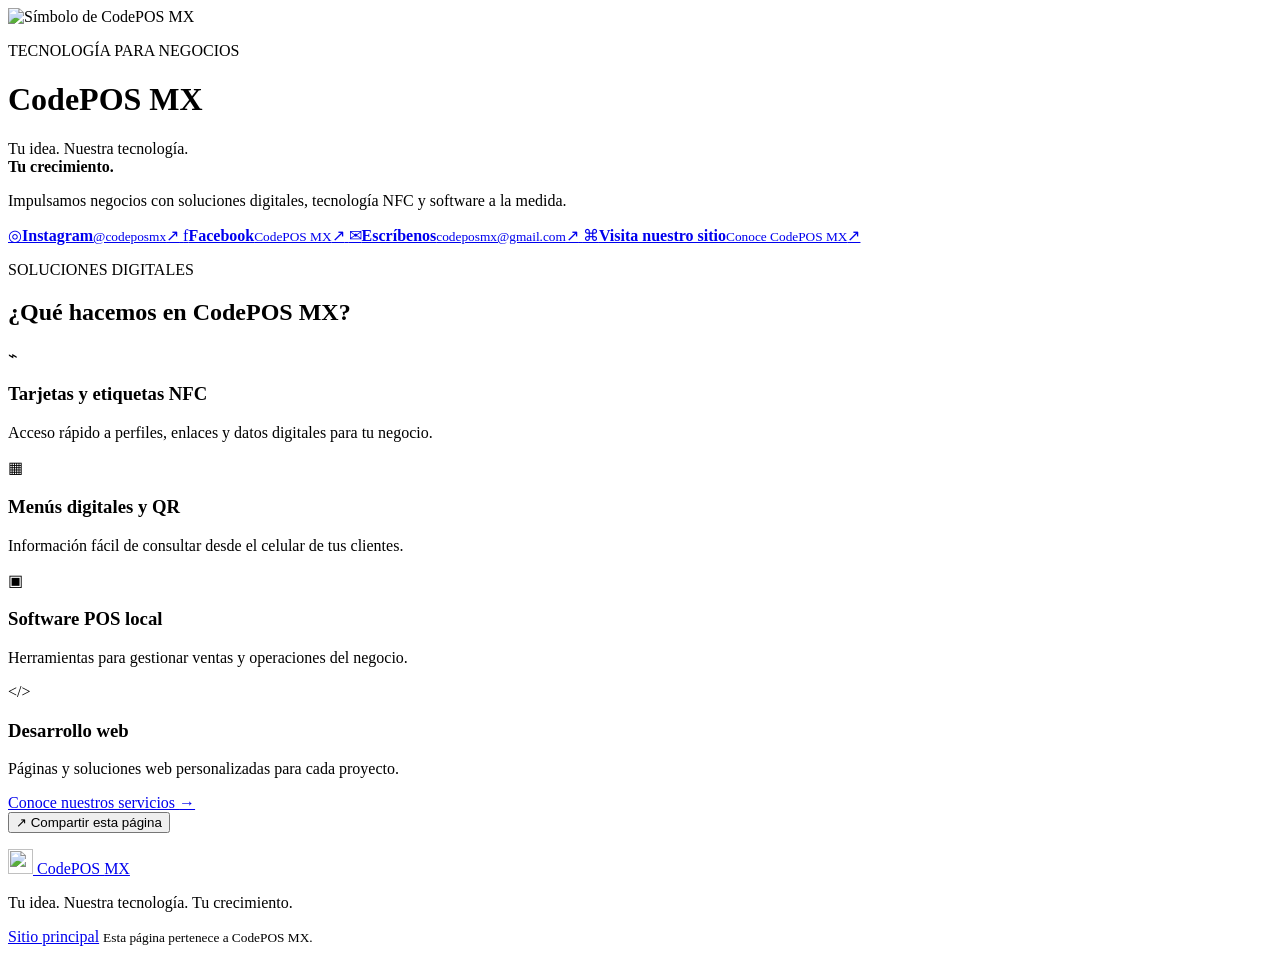
==== link.html @ a5ccda1b "Add link.html" ====
<!doctype html>
<html lang="es">
<head>
  <meta charset="utf-8">
  <meta name="viewport" content="width=device-width, initial-scale=1">
  <meta name="theme-color" content="#07111f">
  <meta name="description" content="Conoce CodePOS MX: tecnología NFC, menús digitales, software POS y desarrollo web para impulsar tu negocio.">
  <meta property="og:type" content="website">
  <meta property="og:title" content="CodePOS MX | Conecta con nosotros">
  <meta property="og:description" content="Tu idea. Nuestra tecnología. Tu crecimiento.">
  <meta property="og:url" content="https://altamirano-code.github.io/CodePOSMX-page/link.html">
  <meta property="og:image" content="https://altamirano-code.github.io/CodePOSMX-page/public/POS.jpg">
  <link rel="icon" type="image/svg+xml" href="public/favicon.svg">
  <link rel="stylesheet" href="link.css">
  <title>CodePOS MX | Conecta con nosotros</title>
</head>
<body>
  <main class="page-shell">
    <header class="profile">
      <img class="logo" src="public/favicon.svg" alt="Símbolo de CodePOS MX" width="72" height="72">
      <p class="eyebrow">TECNOLOGÍA PARA NEGOCIOS</p>
      <h1>CodePOS <span>MX</span></h1>
      <p class="tagline">Tu idea. Nuestra tecnología.<br><strong>Tu crecimiento.</strong></p>
      <p class="intro">Impulsamos negocios con soluciones digitales, tecnología NFC y software a la medida.</p>
    </header>

    <nav class="links" aria-label="Enlaces de CodePOS MX">
      <a class="link-card" href="https://www.instagram.com/codeposmx/" target="_blank" rel="noopener noreferrer">
        <span class="link-icon instagram" aria-hidden="true">◎</span><span><strong>Instagram</strong><small>@codeposmx</small></span><span class="arrow" aria-hidden="true">↗</span>
      </a>
      <a class="link-card" href="https://www.facebook.com/profile.php?id=61595543454633" target="_blank" rel="noopener noreferrer">
        <span class="link-icon facebook" aria-hidden="true">f</span><span><strong>Facebook</strong><small>CodePOS MX</small></span><span class="arrow" aria-hidden="true">↗</span>
      </a>
      <a class="link-card" href="mailto:codeposmx@gmail.com">
        <span class="link-icon mail" aria-hidden="true">✉</span><span><strong>Escríbenos</strong><small>codeposmx@gmail.com</small></span><span class="arrow" aria-hidden="true">↗</span>
      </a>
      <a class="link-card link-primary" href="https://altamirano-code.github.io/CodePOSMX-page/" target="_blank" rel="noopener noreferrer">
        <span class="link-icon web" aria-hidden="true">⌘</span><span><strong>Visita nuestro sitio</strong><small>Conoce CodePOS MX</small></span><span class="arrow" aria-hidden="true">↗</span>
      </a>
    </nav>

    <section class="services" aria-labelledby="services-title">
      <div class="section-heading"><p class="eyebrow">SOLUCIONES DIGITALES</p><h2 id="services-title">¿Qué hacemos en CodePOS MX?</h2></div>
      <div class="service-grid">
        <article class="service"><span aria-hidden="true">⌁</span><h3>Tarjetas y etiquetas NFC</h3><p>Acceso rápido a perfiles, enlaces y datos digitales para tu negocio.</p></article>
        <article class="service"><span aria-hidden="true">▦</span><h3>Menús digitales y QR</h3><p>Información fácil de consultar desde el celular de tus clientes.</p></article>
        <article class="service"><span aria-hidden="true">▣</span><h3>Software POS local</h3><p>Herramientas para gestionar ventas y operaciones del negocio.</p></article>
        <article class="service"><span aria-hidden="true">&lt;/&gt;</span><h3>Desarrollo web</h3><p>Páginas y soluciones web personalizadas para cada proyecto.</p></article>
      </div>
      <a class="catalog-link" href="catalogo.html">Conoce nuestros servicios <span aria-hidden="true">→</span></a>
    </section>

    <button class="share-button" id="shareButton" type="button"><span aria-hidden="true">↗</span> Compartir esta página</button>
    <p class="share-status" id="shareStatus" role="status" aria-live="polite"></p>

    <footer class="footer">
      <a href="index.html" class="footer-brand"><img src="public/favicon.svg" alt="" width="25" height="25"> CodePOS <span>MX</span></a>
      <p>Tu idea. Nuestra tecnología. Tu crecimiento.</p>
      <a href="https://altamirano-code.github.io/CodePOSMX-page/" target="_blank" rel="noopener noreferrer">Sitio principal</a>
      <small>Esta página pertenece a CodePOS MX.</small>
    </footer>
  </main>
  <script src="link.js" defer></script>
</body>
</html>
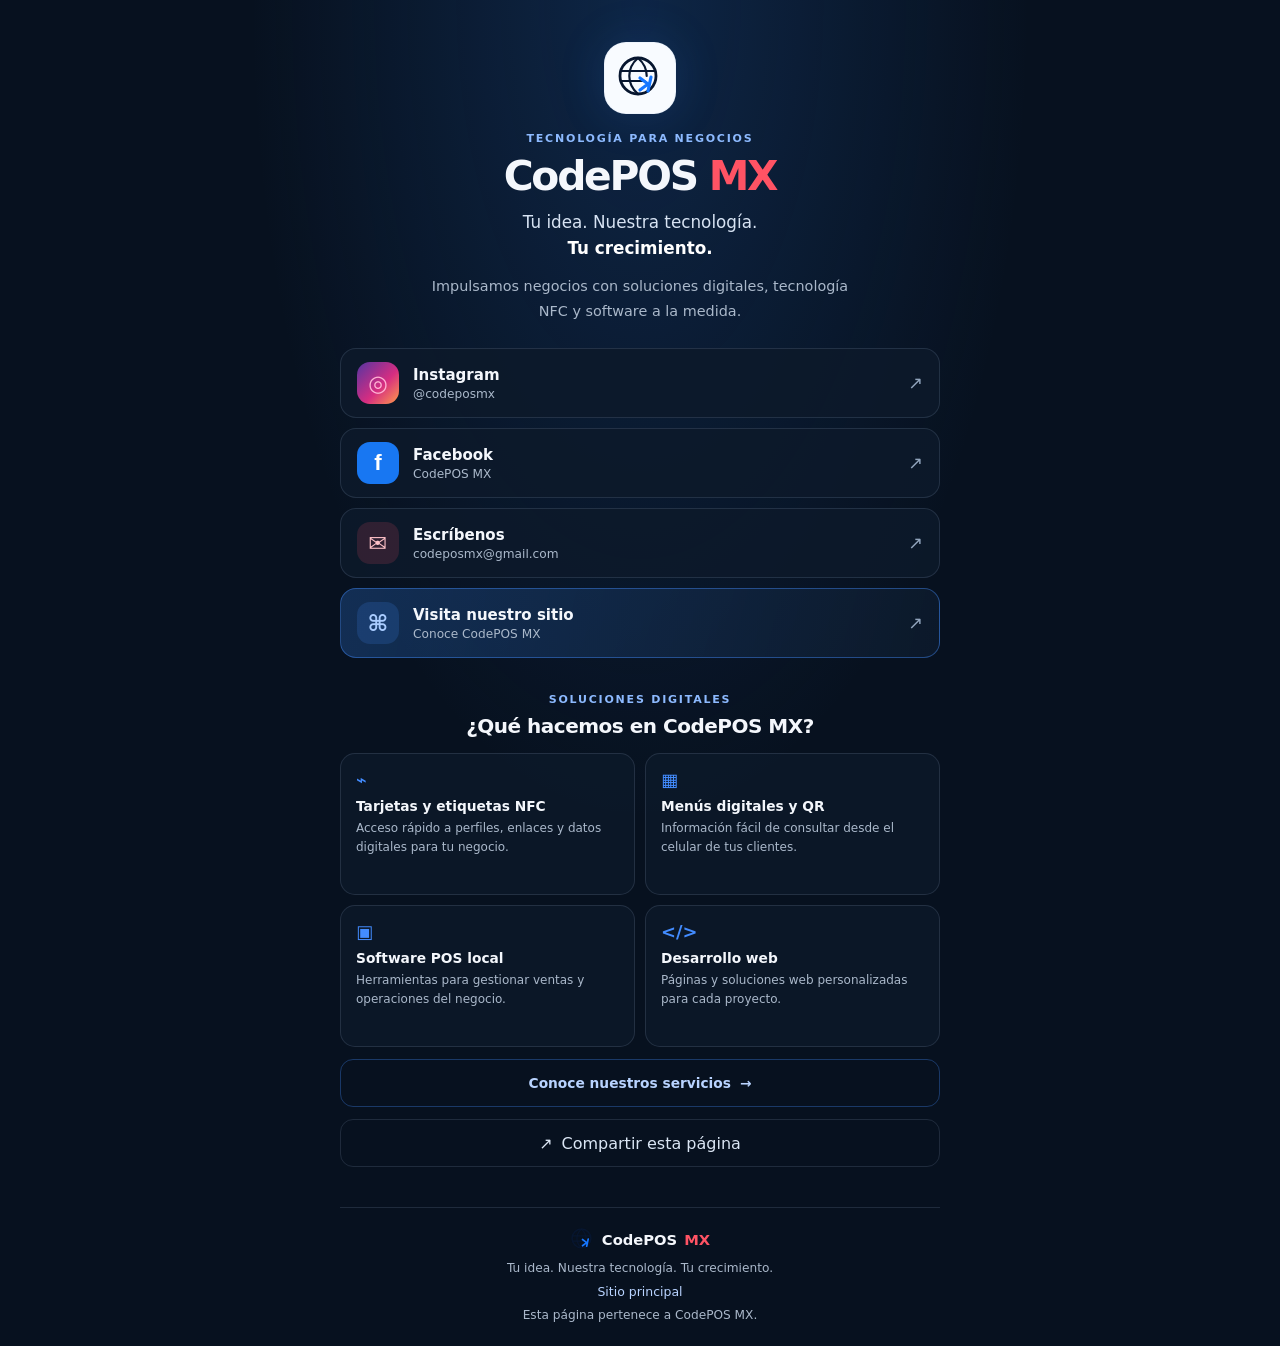
==== commit f5df82a3: "Fix links for standalone GitHub Pages site" ====
--- a/link.html
+++ b/link.html
@@ -8,7 +8,7 @@
   <meta property="og:type" content="website">
   <meta property="og:title" content="CodePOS MX | Conecta con nosotros">
   <meta property="og:description" content="Tu idea. Nuestra tecnología. Tu crecimiento.">
-  <meta property="og:url" content="https://altamirano-code.github.io/CodePOSMX-page/link.html">
+  <meta property="og:url" content="https://chemazu22.github.io/CodePOSMX-link-nfc/link.html">
   <meta property="og:image" content="https://altamirano-code.github.io/CodePOSMX-page/public/POS.jpg">
   <link rel="icon" type="image/svg+xml" href="public/favicon.svg">
   <link rel="stylesheet" href="link.css">
@@ -47,14 +47,14 @@
         <article class="service"><span aria-hidden="true">▣</span><h3>Software POS local</h3><p>Herramientas para gestionar ventas y operaciones del negocio.</p></article>
         <article class="service"><span aria-hidden="true">&lt;/&gt;</span><h3>Desarrollo web</h3><p>Páginas y soluciones web personalizadas para cada proyecto.</p></article>
       </div>
-      <a class="catalog-link" href="catalogo.html">Conoce nuestros servicios <span aria-hidden="true">→</span></a>
+      <a class="catalog-link" href="https://altamirano-code.github.io/CodePOSMX-page/catalogo.html" target="_blank" rel="noopener noreferrer">Conoce nuestros servicios <span aria-hidden="true">→</span></a>
     </section>
 
     <button class="share-button" id="shareButton" type="button"><span aria-hidden="true">↗</span> Compartir esta página</button>
     <p class="share-status" id="shareStatus" role="status" aria-live="polite"></p>
 
     <footer class="footer">
-      <a href="index.html" class="footer-brand"><img src="public/favicon.svg" alt="" width="25" height="25"> CodePOS <span>MX</span></a>
+      <a href="https://altamirano-code.github.io/CodePOSMX-page/" class="footer-brand" target="_blank" rel="noopener noreferrer"><img src="public/favicon.svg" alt="" width="25" height="25"> CodePOS <span>MX</span></a>
       <p>Tu idea. Nuestra tecnología. Tu crecimiento.</p>
       <a href="https://altamirano-code.github.io/CodePOSMX-page/" target="_blank" rel="noopener noreferrer">Sitio principal</a>
       <small>Esta página pertenece a CodePOS MX.</small>
--- a/link.css
+++ b/link.css
@@ -0,0 +1,62 @@
+:root {
+  color-scheme: dark;
+  --bg: #07111f;
+  --surface: #0d1a2b;
+  --surface-hover: #12243a;
+  --line: rgba(173, 197, 230, .14);
+  --text: #f4f7fc;
+  --muted: #aab8ca;
+  --blue: #438cff;
+  --red: #ff5364;
+}
+* { box-sizing: border-box; }
+html { min-width: 320px; background: var(--bg); }
+body {
+  margin: 0; min-height: 100vh; color: var(--text);
+  font-family: Inter, ui-sans-serif, system-ui, -apple-system, BlinkMacSystemFont, "Segoe UI", sans-serif;
+  background: radial-gradient(ellipse at 50% 0%, rgba(31, 91, 171, .28), transparent 43%), var(--bg);
+}
+a { color: inherit; text-decoration: none; }
+button { font: inherit; }
+.page-shell { width: min(100% - 32px, 600px); margin: 0 auto; padding: 42px 0 24px; }
+.profile { text-align: center; }
+.logo { display: block; width: 72px; height: 72px; margin: 0 auto 18px; padding: 11px; border: 1px solid var(--line); border-radius: 22px; background: #f8fbff; box-shadow: 0 0 48px rgba(50, 126, 234, .16); }
+.eyebrow { margin: 0; color: #8dbaff; font-size: .69rem; font-weight: 750; letter-spacing: .16em; }
+h1 { margin: 7px 0 9px; font-size: clamp(2rem, 8vw, 2.55rem); letter-spacing: -.055em; }
+h1 span, .footer-brand span { color: var(--red); }
+.tagline { margin: 0; color: #d7e3f3; font-size: 1.05rem; line-height: 1.55; }
+.tagline strong { color: white; }
+.intro { max-width: 420px; margin: 13px auto 25px; color: var(--muted); font-size: .9rem; line-height: 1.7; }
+.links { display: grid; gap: 10px; }
+.link-card { display: flex; min-height: 70px; align-items: center; gap: 14px; padding: 12px 16px; border: 1px solid var(--line); border-radius: 16px; background: rgba(13, 26, 43, .88); transition: transform .18s ease, border-color .18s ease, background .18s ease; }
+.link-card:hover, .link-card:focus-visible { transform: translateY(-2px); border-color: rgba(95, 155, 255, .55); background: var(--surface-hover); }
+.link-icon { display: grid; width: 42px; height: 42px; flex: 0 0 42px; place-items: center; border-radius: 13px; font-size: 1.4rem; font-weight: 800; }
+.instagram { color: #ffb3d4; background: linear-gradient(135deg, #5535a2, #d62d81 58%, #ff9b4a); }
+.facebook { color: white; background: #1877f2; font-family: Arial, sans-serif; }
+.mail { color: #ffc2c8; background: rgba(255, 83, 100, .15); }
+.web { color: #a9ccff; background: rgba(67, 140, 255, .17); }
+.link-card > span:nth-child(2) { display: grid; gap: 3px; text-align: left; }
+.link-card strong { font-size: .94rem; }
+.link-card small { color: var(--muted); font-size: .76rem; }
+.arrow { margin-left: auto; color: #91a4bc; font-size: 1.1rem; }
+.link-primary { border-color: rgba(67, 140, 255, .42); background: linear-gradient(105deg, rgba(28, 71, 129, .55), rgba(13, 26, 43, .9)); }
+.services { margin-top: 35px; }
+.section-heading { margin-bottom: 15px; text-align: center; }
+.section-heading h2 { margin: 8px 0 0; font-size: 1.25rem; letter-spacing: -.025em; }
+.service-grid { display: grid; grid-template-columns: repeat(2, minmax(0, 1fr)); gap: 10px; }
+.service { min-height: 142px; padding: 15px; border: 1px solid var(--line); border-radius: 15px; background: rgba(13, 26, 43, .78); }
+.service > span { color: var(--blue); font-size: 1.12rem; font-weight: 750; }
+.service h3 { margin: 8px 0 5px; font-size: .86rem; }
+.service p { margin: 0; color: var(--muted); font-size: .75rem; line-height: 1.55; }
+.catalog-link { display: flex; min-height: 48px; align-items: center; justify-content: center; gap: 9px; margin-top: 12px; border: 1px solid rgba(67, 140, 255, .32); border-radius: 13px; color: #b8d3ff; font-size: .86rem; font-weight: 650; }
+.catalog-link:hover { background: rgba(67, 140, 255, .1); }
+.share-button { display: flex; width: 100%; min-height: 48px; align-items: center; justify-content: center; gap: 9px; margin-top: 12px; border: 1px solid var(--line); border-radius: 13px; color: #dbe6f4; background: transparent; cursor: pointer; }
+.share-button:hover { background: var(--surface); }
+.share-status { min-height: 1.2em; margin: 6px 0 0; color: #a9ccff; text-align: center; font-size: .75rem; }
+.footer { display: grid; justify-items: center; gap: 9px; margin-top: 20px; padding-top: 19px; border-top: 1px solid var(--line); text-align: center; }
+.footer-brand { display: inline-flex; align-items: center; gap: 7px; font-size: .92rem; font-weight: 750; }
+.footer p, .footer small { margin: 0; color: var(--muted); font-size: .76rem; }
+.footer > a:not(.footer-brand) { color: #b8d3ff; font-size: .78rem; }
+:focus-visible { outline: 3px solid #8dbaff; outline-offset: 3px; }
+@media (max-width: 420px) { .page-shell { padding-top: 30px; } .service { padding: 13px; min-height: 150px; } .service h3 { font-size: .82rem; } }
+@media (prefers-reduced-motion: reduce) { *, *::before, *::after { scroll-behavior: auto !important; transition-duration: .01ms !important; animation-duration: .01ms !important; } }
